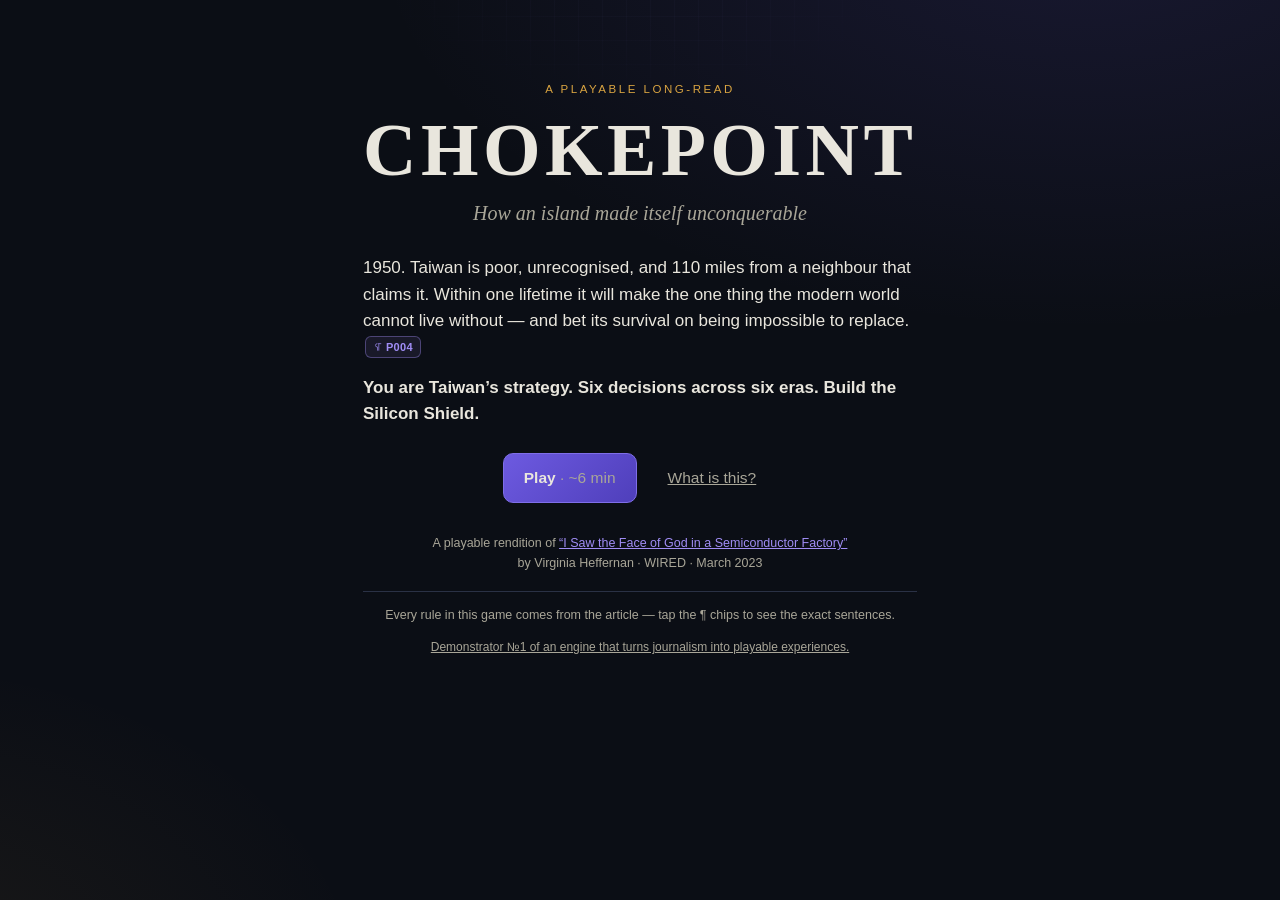
==== index.html @ 04b09a88 "CHOKEPOINT — PressPlay demonstrator #1 Playable rendition of Heffernan's 'I Saw the Face of God in a" ====
<!DOCTYPE html>
<html lang="en">
<head>
  <meta charset="utf-8">
  <meta name="viewport" content="width=device-width, initial-scale=1, viewport-fit=cover">
  <title>CHOKEPOINT — a playable long-read</title>
  <meta name="description" content="How an island made itself unconquerable. A playable rendition of Virginia Heffernan's 'I Saw the Face of God in a Semiconductor Factory' (WIRED, 2023) — every rule in the game cites the article.">
  <meta name="theme-color" content="#0b0e15">
  <meta property="og:title" content="CHOKEPOINT — a playable long-read">
  <meta property="og:description" content="You are Taiwan's strategy. Six decisions across six eras. Build the Silicon Shield — every rule cites the article it was made from.">
  <meta property="og:type" content="website">
  <link rel="icon" href="data:image/svg+xml,%3Csvg xmlns='http://www.w3.org/2000/svg' viewBox='0 0 24 24'%3E%3Cpath d='m3 19 6.5-11L13 13l2-3 6 9H3Z' fill='none' stroke='%23d9a441' stroke-width='1.8'/%3E%3C/svg%3E">
  <link rel="stylesheet" href="styles.css">
</head>
<body>
  <div id="hud" class="hidden"></div>
  <main id="app">
    <noscript>
      <div style="max-width:590px;margin:60px auto;padding:0 18px;font-family:Georgia,serif">
        <h1>CHOKEPOINT</h1>
        <p>This playable long-read needs JavaScript. The article it renders is here:
          <a style="color:#a08df5" href="https://www.wired.com/story/i-saw-the-face-of-god-in-a-tsmc-factory/">
            “I Saw the Face of God in a Semiconductor Factory” — Virginia Heffernan, WIRED</a>.</p>
      </div>
    </noscript>
  </main>
  <script src="content.js"></script>
  <script src="app.js"></script>
</body>
</html>
---- styles.css ----
/* =========================================================================
   CHOKEPOINT — styles.css  ·  design system for the era-strategy template
   Dark-silicon editorial: near-black blue, warm paper text, EUV violet +
   gold accents. Self-contained (system fonts only), mobile-first, AA.
   ========================================================================= */

:root {
  --bg: #0b0e15;
  --panel: #131826;
  --panel-2: #0f1420;
  --ink: #e9e6dd;
  --ink-dim: #a9a698;
  --line: #2a3145;
  --violet: #a08df5;
  --violet-deep: #6d5ae0;
  --gold: #d9a441;
  --amber: #e0a83c;
  --green: #7ec8a2;
  --red: #e08a8a;
  --serif: Georgia, "Times New Roman", "Songti TC", serif;
  --sans: -apple-system, BlinkMacSystemFont, "Segoe UI", Roboto, Helvetica, Arial, sans-serif;
  --maxw: 590px;
}

* { box-sizing: border-box; }
html { -webkit-text-size-adjust: 100%; }
body {
  margin: 0;
  background:
    radial-gradient(1200px 700px at 85% -10%, rgba(109, 90, 224, 0.14), transparent 60%),
    radial-gradient(900px 600px at -10% 110%, rgba(217, 164, 65, 0.08), transparent 55%),
    var(--bg);
  color: var(--ink);
  font-family: var(--sans);
  font-size: 16.5px;
  line-height: 1.55;
  min-height: 100vh;
}
a { color: var(--violet); }
a:hover { color: #b9aaff; }
button { font: inherit; color: inherit; cursor: pointer; }
:focus-visible { outline: 2px solid var(--violet); outline-offset: 2px; border-radius: 4px; }
h1:focus, h2:focus { outline: none; }

#app { max-width: var(--maxw); margin: 0 auto; padding: 0 18px 72px; }
.screen { animation: rise 420ms cubic-bezier(0.2, 0.7, 0.2, 1) both; }
@keyframes rise { from { opacity: 0; transform: translateY(10px); } to { opacity: 1; transform: none; } }

.icn { width: 1.15em; height: 1.15em; vertical-align: -0.22em; }
.dim { color: var(--ink-dim); font-weight: 400; }
.hidden { display: none !important; }

/* ---------------- HUD ---------------- */
#hud {
  position: sticky; top: 0; z-index: 40;
  background: linear-gradient(to bottom, rgba(11, 14, 21, 0.97), rgba(11, 14, 21, 0.88));
  backdrop-filter: blur(8px);
  border-bottom: 1px solid var(--line);
}
.hud-inner { max-width: var(--maxw); margin: 0 auto; padding: 8px 18px 9px; }
.hud-top { display: flex; align-items: baseline; gap: 10px; }
.hud-title { font-family: var(--serif); letter-spacing: 0.14em; font-size: 13px; color: var(--gold); }
.hud-era { font-size: 12.5px; color: var(--ink-dim); flex: 1; }
.hud-about { background: none; border: none; color: var(--ink-dim); font-size: 12.5px; text-decoration: underline; padding: 2px; }
.hud-meters { display: grid; grid-template-columns: 1fr 1fr; gap: 3px 16px; margin-top: 5px; }
@media (min-width: 520px) { .hud-meters { grid-template-columns: repeat(4, 1fr); } }
.meter { display: flex; align-items: center; gap: 6px; font-size: 11.5px; color: var(--ink-dim); }
.meter .icn { width: 0.95em; height: 0.95em; flex: none; color: var(--ink-dim); }
.meter-name { display: none; }
@media (min-width: 380px) { .meter-name { display: inline; } }
.meter-label { display: flex; align-items: center; gap: 4px; min-width: 0; white-space: nowrap; }
.bar { flex: 1; height: 5px; background: var(--panel); border-radius: 4px; overflow: hidden; min-width: 34px; }
.bar-fill { display: block; height: 100%; border-radius: 4px;
  background: linear-gradient(90deg, var(--violet-deep), var(--violet));
  transition: width 700ms cubic-bezier(0.2, 0.8, 0.2, 1); }
.bar.flash { animation: flash 900ms ease-out; } /* re-triggerable via class swap */
@keyframes flash { 0% { box-shadow: 0 0 0 1px var(--gold); } 100% { box-shadow: 0 0 0 1px transparent; } }
.meter-val { width: 2ch; text-align: right; font-variant-numeric: tabular-nums; }

/* ---------------- intro ---------------- */
.intro { padding-top: 9vh; text-align: center; position: relative; }
.kicker { letter-spacing: 0.22em; text-transform: uppercase; font-size: 11.5px; color: var(--gold); margin: 0 0 14px; }
.title { font-family: var(--serif); font-size: clamp(44px, 13vw, 74px); letter-spacing: 0.06em; margin: 0; line-height: 1.02; }
.subtitle { font-family: var(--serif); font-style: italic; color: var(--ink-dim); font-size: clamp(16px, 4.6vw, 20px); margin: 10px 0 26px; }
.lede { text-align: left; font-size: 17px; margin: 0 0 14px; }
.task { font-weight: 600; }
.intro-cta { display: flex; gap: 10px; justify-content: center; margin: 26px 0 30px; flex-wrap: wrap; }
.attribution { font-size: 12.5px; color: var(--ink-dim); line-height: 1.6; }
.receipt-note { font-size: 12.5px; color: var(--ink-dim); border-top: 1px solid var(--line); padding-top: 14px; margin-top: 18px; }
.engine-line { font-size: 12px; margin-top: 4px; }
.engine-line a { color: var(--ink-dim); }

/* ---------------- buttons ---------------- */
.btn {
  display: inline-block; border: 1px solid var(--line); background: var(--panel);
  color: var(--ink); border-radius: 10px; padding: 12px 20px; font-size: 15.5px;
  text-decoration: none; text-align: center; transition: transform 120ms ease, border-color 120ms ease;
}
.btn:hover { border-color: var(--violet); transform: translateY(-1px); }
.btn-primary { background: linear-gradient(135deg, var(--violet-deep), #4f3fbb); border-color: #7f6ee8; font-weight: 600; }
.btn-primary:hover { border-color: #b9aaff; }
.btn-ghost { background: none; border-color: transparent; color: var(--ink-dim); text-decoration: underline; }

/* ---------------- era ---------------- */
.era { padding-top: 26px; }
.era-head { text-align: center; margin-bottom: 18px; }
.era-icon .icn { width: 42px; height: 42px; color: var(--gold); }
.era-no { font-size: 12px; letter-spacing: 0.16em; text-transform: uppercase; color: var(--ink-dim); margin: 10px 0 2px; }
.era-title { font-family: var(--serif); font-size: clamp(30px, 8vw, 40px); margin: 0; }
.brief { font-size: 16.5px; background: var(--panel-2); border: 1px solid var(--line); border-radius: 12px; padding: 15px 16px; }
.prompt { font-weight: 700; margin: 20px 2px 10px; font-size: 17px; }
.options { display: grid; gap: 10px; }
.option {
  text-align: left; background: var(--panel); border: 1px solid var(--line); border-radius: 12px;
  padding: 13px 15px; display: grid; gap: 3px; transition: border-color 120ms ease, transform 120ms ease;
}
.option:hover { border-color: var(--violet); transform: translateY(-1px); }
.option-label { font-weight: 700; font-size: 16.5px; }
.option-blurb { color: var(--ink-dim); font-size: 14.5px; line-height: 1.45; }

/* ---------------- outcome ---------------- */
.outcome { padding-top: 26px; }
.outcome-tag { margin: 0 0 12px; }
.badge {
  display: inline-block; font-size: 11px; letter-spacing: 0.12em; border-radius: 6px;
  padding: 4px 9px; border: 1px solid; font-weight: 700; background: none;
}
.badge-historical { color: var(--gold); border-color: rgba(217, 164, 65, 0.5); background: rgba(217, 164, 65, 0.07); }
.badge-modelled { color: var(--amber); border-color: rgba(224, 168, 60, 0.55); background: rgba(224, 168, 60, 0.07); text-decoration: none; }
.badge-modelled:hover { border-color: var(--amber); }
.badge-reported { color: var(--violet); border-color: rgba(160, 141, 245, 0.5); background: rgba(160, 141, 245, 0.07); }
.outcome-headline { font-family: var(--serif); font-size: clamp(26px, 7vw, 34px); margin: 0 0 10px; line-height: 1.15; }
.outcome-body { font-size: 16.5px; }
.pills { display: flex; gap: 7px; flex-wrap: wrap; margin: 14px 0 4px; }
.pill {
  display: inline-flex; align-items: center; gap: 5px; font-size: 13px; font-weight: 700;
  padding: 4px 10px; border-radius: 999px; border: 1px solid var(--line); font-variant-numeric: tabular-nums;
}
.pill.up { color: var(--green); border-color: rgba(126, 200, 162, 0.4); }
.pill.down { color: var(--red); border-color: rgba(224, 138, 138, 0.4); }
.meanwhile, .rail { border-left: 3px solid var(--line); margin: 16px 0 0; padding: 2px 0 2px 13px; font-size: 14.5px; color: var(--ink-dim); }
.rail { border-left-color: rgba(217, 164, 65, 0.55); }
.rail-mark { color: var(--gold); font-weight: 700; letter-spacing: 0.04em; }
.outcome .btn-primary { margin-top: 22px; }

/* ---------------- receipts chips ---------------- */
.chips { display: inline-flex; gap: 5px; flex-wrap: wrap; vertical-align: baseline; margin-left: 2px; }
.chip {
  display: inline-flex; align-items: center; gap: 3px;
  font-size: 11px; font-weight: 700; letter-spacing: 0.03em; font-variant-numeric: tabular-nums;
  color: var(--violet); background: rgba(160, 141, 245, 0.09);
  border: 1px solid rgba(160, 141, 245, 0.38); border-radius: 6px; padding: 1.5px 7px;
  transition: background 120ms ease;
}
.chip:hover { background: rgba(160, 141, 245, 0.2); }
.chip .icn { width: 0.9em; height: 0.9em; }

/* ---------------- sheet (receipts / about) ---------------- */
.sheet-backdrop {
  position: fixed; inset: 0; z-index: 60; background: rgba(5, 7, 12, 0.65);
  display: flex; align-items: flex-end; justify-content: center;
  opacity: 0; transition: opacity 200ms ease;
}
.sheet-backdrop.open { opacity: 1; }
.sheet {
  background: var(--panel); border: 1px solid var(--line); border-bottom: none;
  border-radius: 16px 16px 0 0; width: 100%; max-width: var(--maxw);
  max-height: 78vh; overflow-y: auto; padding: 20px 20px 30px; position: relative;
  transform: translateY(14px); transition: transform 220ms cubic-bezier(0.2, 0.8, 0.2, 1);
}
.sheet-backdrop.open .sheet { transform: none; }
.sheet-close {
  position: sticky; top: 0; float: right; background: var(--panel-2); border: 1px solid var(--line);
  border-radius: 8px; width: 34px; height: 34px; color: var(--ink-dim); z-index: 2;
}
.sheet-kicker { letter-spacing: 0.18em; text-transform: uppercase; font-size: 11px; color: var(--gold); margin: 4px 0 12px; }
.sheet-body { font-size: 15px; }
.sheet-list { font-size: 14.5px; padding-left: 20px; display: grid; gap: 8px; }
.sheet-foot { font-size: 12.5px; color: var(--ink-dim); border-top: 1px solid var(--line); padding-top: 12px; margin-top: 16px; }
.quote { margin: 0 0 16px; }
.quote blockquote {
  margin: 0; font-family: var(--serif); font-size: 16.5px; line-height: 1.55;
  border-left: 3px solid var(--gold); padding: 2px 2px 2px 14px;
}
.quote figcaption { font-size: 12.5px; color: var(--ink-dim); margin-top: 7px; padding-left: 17px; }

/* ---------------- epilogue ---------------- */
.epilogue { padding-top: 40px; text-align: center; }
.gauge-wrap { position: relative; display: inline-block; margin: 6px 0 2px; }
.gauge { width: min(74vw, 300px); height: auto; }
.gauge-read { position: absolute; right: -8px; bottom: 4px; font-variant-numeric: tabular-nums; }
.gauge-score { font-family: var(--serif); font-size: 40px; }
.gauge-cap { color: var(--ink-dim); font-size: 14px; }
.verdict-title { font-family: var(--serif); font-size: clamp(32px, 9vw, 44px); margin: 6px 0 10px; }
.verdict-body { text-align: left; font-size: 16.5px; }
.gauge-note { text-align: left; font-size: 12.5px; color: var(--ink-dim); border-top: 1px solid var(--line); padding-top: 10px; margin-top: 16px; }

.ep-block { text-align: left; margin-top: 34px; background: var(--panel-2); border: 1px solid var(--line); border-radius: 14px; padding: 18px 17px; }
.ep-title { font-family: var(--serif); font-size: 23px; margin: 0 0 6px; }
.ep-note { color: var(--ink-dim); font-size: 14px; margin: 0 0 12px; }

.chain-svg { width: 100%; height: auto; display: block; }
.chain-edge { stroke: var(--violet-deep); stroke-width: 2; opacity: 0.75; transition: opacity 200ms ease; }
.chain-edge.cut { stroke: var(--red); stroke-dasharray: 4 6; opacity: 0.5; }
.chain-node { cursor: pointer; }
.chain-node rect { fill: var(--panel); stroke: var(--line); stroke-width: 1.2; rx: 10; transition: stroke 150ms ease; }
.chain-node:hover rect, .chain-node:focus rect { stroke: var(--violet); }
.chain-node.active rect { stroke: var(--gold); stroke-width: 1.6; }
.chain-node.severed rect { fill: #1a1420; stroke-dasharray: 5 4; }
.chain-node.severed .cn-label { fill: var(--red); text-decoration: line-through; }
.cn-label { fill: var(--ink); font-size: 14px; font-weight: 700; text-anchor: middle; }
.cn-sub { fill: var(--ink-dim); font-size: 9.5px; text-anchor: middle; letter-spacing: 0.02em; }
.sever-panel { border-top: 1px dashed var(--line); margin-top: 12px; padding-top: 12px; font-size: 15px; min-height: 56px; }
.sever-hint { color: var(--ink-dim); font-size: 13.5px; }
.sever-title { font-weight: 800; color: var(--red); letter-spacing: 0.03em; margin: 0 0 6px; }
.thesis { border-top: 1px solid var(--gold); margin-top: 14px; padding-top: 12px; font-family: var(--serif); font-size: 16px; }

.doubt p { font-size: 15px; margin: 0; }
.truth-tally { font-size: 15.5px; }
.recap-list { list-style: none; padding: 0; margin: 8px 0 0; display: grid; gap: 9px; }
.recap-list li { display: grid; gap: 1px; border-bottom: 1px dashed var(--line); padding-bottom: 8px; font-size: 14px; }
.recap-era { color: var(--ink-dim); font-size: 12px; letter-spacing: 0.06em; text-transform: uppercase; }
.recap-pick.hit { color: var(--gold); font-weight: 700; }
.recap-pick.miss { color: var(--ink); font-weight: 600; }
.recap-hist { color: var(--ink-dim); font-size: 13px; }
.time-flies { font-size: 13.5px; color: var(--ink-dim); margin: 14px 0 0; }

.ep-cta { display: grid; gap: 10px; margin: 30px 0 18px; }
.epilogue .attribution { margin-bottom: 10px; }

/* ---------------- decorative wafer lines ---------------- */
.wafer-lines {
  position: absolute; inset: -40px 0 auto; height: 200px; z-index: -1; opacity: 0.5;
  background:
    repeating-linear-gradient(0deg, transparent 0 23px, rgba(160, 141, 245, 0.05) 23px 24px),
    repeating-linear-gradient(90deg, transparent 0 23px, rgba(160, 141, 245, 0.05) 23px 24px);
  mask-image: radial-gradient(70% 100% at 50% 0%, #000 30%, transparent 75%);
  -webkit-mask-image: radial-gradient(70% 100% at 50% 0%, #000 30%, transparent 75%);
}

/* ---------------- motion & a11y ---------------- */
@media (prefers-reduced-motion: reduce) {
  * { animation-duration: 0.01ms !important; animation-iteration-count: 1 !important; transition-duration: 0.01ms !important; }
}
@media (min-width: 640px) {
  .sheet-backdrop { align-items: center; padding: 20px; }
  .sheet { border-radius: 16px; border-bottom: 1px solid var(--line); }
  .ep-cta { grid-template-columns: 1fr 1fr; }
  .ep-cta .btn-primary { grid-column: 1 / -1; }
}
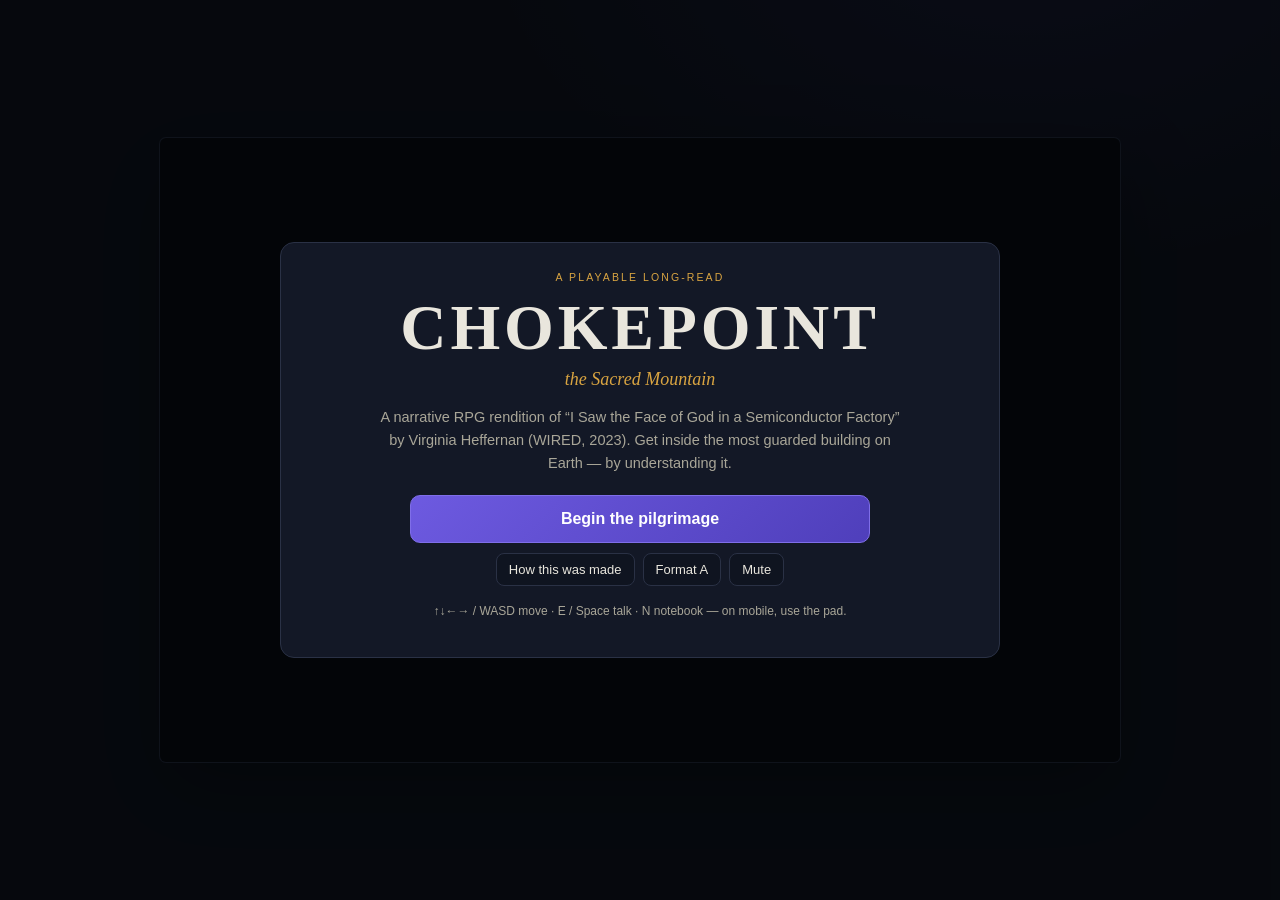
==== commit 56131c9c: "CHOKEPOINT v2 — narrative RPG (format B) from the same story model - New main experience: 2D narrati" ====
--- a/index.html
+++ b/index.html
@@ -2,29 +2,40 @@
 <html lang="en">
 <head>
   <meta charset="utf-8">
-  <meta name="viewport" content="width=device-width, initial-scale=1, viewport-fit=cover">
-  <title>CHOKEPOINT — a playable long-read</title>
-  <meta name="description" content="How an island made itself unconquerable. A playable rendition of Virginia Heffernan's 'I Saw the Face of God in a Semiconductor Factory' (WIRED, 2023) — every rule in the game cites the article.">
+  <meta name="viewport" content="width=device-width, initial-scale=1, viewport-fit=cover, user-scalable=no">
+  <title>CHOKEPOINT — a playable long-read (narrative RPG)</title>
+  <meta name="description" content="A narrative RPG rendition of Virginia Heffernan's 'I Saw the Face of God in a Semiconductor Factory' (WIRED, 2023). Get inside the most guarded building on Earth — by understanding it. Every fact carries a receipt.">
   <meta name="theme-color" content="#0b0e15">
-  <meta property="og:title" content="CHOKEPOINT — a playable long-read">
-  <meta property="og:description" content="You are Taiwan's strategy. Six decisions across six eras. Build the Silicon Shield — every rule cites the article it was made from.">
+  <meta property="og:title" content="CHOKEPOINT — the Sacred Mountain">
+  <meta property="og:description" content="A 2D narrative RPG generated from one piece of journalism. Characters, quests and three refusals — every fact carries a ¶ receipt to the article.">
   <meta property="og:type" content="website">
   <link rel="icon" href="data:image/svg+xml,%3Csvg xmlns='http://www.w3.org/2000/svg' viewBox='0 0 24 24'%3E%3Cpath d='m3 19 6.5-11L13 13l2-3 6 9H3Z' fill='none' stroke='%23d9a441' stroke-width='1.8'/%3E%3C/svg%3E">
-  <link rel="stylesheet" href="styles.css">
+  <link rel="stylesheet" href="rpg.css">
 </head>
 <body>
-  <div id="hud" class="hidden"></div>
-  <main id="app">
-    <noscript>
-      <div style="max-width:590px;margin:60px auto;padding:0 18px;font-family:Georgia,serif">
-        <h1>CHOKEPOINT</h1>
-        <p>This playable long-read needs JavaScript. The article it renders is here:
-          <a style="color:#a08df5" href="https://www.wired.com/story/i-saw-the-face-of-god-in-a-tsmc-factory/">
-            “I Saw the Face of God in a Semiconductor Factory” — Virginia Heffernan, WIRED</a>.</p>
-      </div>
-    </noscript>
-  </main>
-  <script src="content.js"></script>
-  <script src="app.js"></script>
+  <div id="stage"><canvas id="game" width="320" height="208" aria-label="CHOKEPOINT game world"></canvas></div>
+  <div id="hud-rpg" class="hidden"></div>
+  <div id="touch" class="hidden" aria-hidden="true">
+    <div class="dpad">
+      <button data-dir="up" aria-label="Up">▲</button>
+      <button data-dir="left" aria-label="Left">◀</button>
+      <button data-dir="right" aria-label="Right">▶</button>
+      <button data-dir="down" aria-label="Down">▼</button>
+    </div>
+    <button class="abtn" data-a aria-label="Interact">A</button>
+  </div>
+  <div id="dialog" class="hidden" role="log" aria-live="polite"></div>
+  <div id="panels" class="hidden"></div>
+  <div id="card" aria-live="polite"></div>
+  <div id="fade"></div>
+  <noscript>
+    <div style="position:fixed;inset:0;background:#0b0e15;color:#e9e6dd;display:flex;align-items:center;justify-content:center;padding:24px;font-family:Georgia,serif">
+      <p>CHOKEPOINT needs JavaScript. The article it renders is here:
+        <a style="color:#a08df5" href="https://www.wired.com/story/i-saw-the-face-of-god-in-a-tsmc-factory/">“I Saw the Face of God in a Semiconductor Factory” — WIRED</a>.</p>
+    </div>
+  </noscript>
+  <script src="rpg-data.js"></script>
+  <script src="rpg-story.js"></script>
+  <script src="rpg.js"></script>
 </body>
 </html>
--- a/rpg.css
+++ b/rpg.css
@@ -0,0 +1,165 @@
+/* CHOKEPOINT RPG — rpg.css */
+:root {
+  --bg: #0b0e15; --panel: #131826; --panel2: #0f1420; --ink: #e9e6dd; --dim: #a9a698;
+  --line: #2a3145; --violet: #a08df5; --violetD: #6d5ae0; --gold: #d9a441; --amber: #e0a83c;
+  --serif: Georgia, "Times New Roman", serif;
+  --sans: -apple-system, BlinkMacSystemFont, "Segoe UI", Roboto, Helvetica, Arial, sans-serif;
+}
+* { box-sizing: border-box; }
+html, body { margin: 0; height: 100%; }
+body {
+  background: radial-gradient(900px 600px at 80% -10%, rgba(109,90,224,.16), transparent 60%), var(--bg);
+  color: var(--ink); font-family: var(--sans); overflow: hidden;
+  -webkit-user-select: none; user-select: none; touch-action: manipulation;
+}
+a { color: var(--violet); }
+
+#stage { position: fixed; inset: 0; display: flex; align-items: center; justify-content: center; }
+#game {
+  image-rendering: pixelated; image-rendering: crisp-edges;
+  width: min(100vw, calc(100vh * 1.5385), 960px); height: auto; aspect-ratio: 320 / 208;
+  max-height: 100vh; background: #000; border-radius: 6px;
+  box-shadow: 0 0 0 1px var(--line), 0 30px 80px rgba(0,0,0,.55);
+}
+@media (max-width: 700px) { #game { border-radius: 0; width: 100vw; } }
+
+.hidden { display: none !important; }
+
+/* fade & chapter cards */
+#fade { position: fixed; inset: 0; background: #05070c; opacity: 0; pointer-events: none; transition: opacity .45s ease; z-index: 70; }
+#fade.dark { opacity: 1; pointer-events: auto; }
+#card { position: fixed; inset: 0; display: flex; align-items: center; justify-content: center; z-index: 80; opacity: 0; pointer-events: none; transition: opacity .4s ease; padding: 24px; }
+#card.show { opacity: 1; }
+.card-inner {
+  font-family: var(--serif); font-size: clamp(17px, 3.4vw, 24px); line-height: 1.5; text-align: center;
+  max-width: 640px; color: var(--ink); text-shadow: 0 2px 30px rgba(0,0,0,.9);
+  border-top: 1px solid var(--gold); border-bottom: 1px solid var(--gold); padding: 18px 8px;
+  background: rgba(5,7,12,.72); border-radius: 4px;
+}
+
+/* HUD */
+#hud-rpg { position: fixed; top: 0; left: 0; right: 0; display: flex; justify-content: space-between; align-items: flex-start; padding: 10px 12px; z-index: 30; pointer-events: none; }
+.hud-left { display: grid; gap: 4px; }
+.hud-scene { font-family: var(--serif); letter-spacing: .08em; font-size: 12px; color: var(--gold); background: rgba(5,7,12,.7); border: 1px solid var(--line); border-radius: 6px; padding: 4px 9px; width: max-content; max-width: 62vw; }
+.hud-quest { font-size: 11.5px; color: var(--ink); background: rgba(5,7,12,.66); border: 1px solid var(--line); border-radius: 6px; padding: 3px 8px; width: max-content; max-width: 62vw; }
+.hud-hint { color: var(--dim); font-style: italic; }
+.hud-right { display: flex; gap: 6px; pointer-events: auto; }
+.hud-btn { background: rgba(19,24,38,.9); color: var(--ink); border: 1px solid var(--line); border-radius: 8px; width: 38px; height: 38px; font-size: 16px; cursor: pointer; }
+.hud-btn:hover { border-color: var(--violet); }
+
+/* dialog */
+#dialog { position: fixed; left: 0; right: 0; bottom: 0; z-index: 50; display: flex; justify-content: center; padding: 10px; }
+.dlg-box {
+  width: min(720px, 100%); background: rgba(13,17,28,.96); border: 1px solid var(--line);
+  border-radius: 12px; padding: 12px 14px; display: flex; gap: 12px; cursor: pointer;
+  box-shadow: 0 12px 50px rgba(0,0,0,.6);
+}
+.dlg-you { border-color: rgba(160,141,245,.4); }
+.dlg-portrait { width: 72px; height: 72px; image-rendering: pixelated; flex: none; background: var(--panel2); border: 1px solid var(--line); border-radius: 8px; }
+.dlg-main { flex: 1; min-width: 0; }
+.dlg-name { font-size: 11px; letter-spacing: .14em; text-transform: uppercase; color: var(--gold); margin-bottom: 4px; }
+.vmark { color: var(--violet); margin-left: 6px; font-family: var(--serif); }
+.dlg-text { font-size: 15.5px; line-height: 1.5; min-height: 44px; }
+.dlg-foot { display: flex; align-items: center; justify-content: space-between; margin-top: 6px; min-height: 20px; }
+.dlg-more { color: var(--dim); animation: bob 1.2s infinite; font-size: 13px; }
+@keyframes bob { 50% { transform: translateY(2px); } }
+.dlg-chips { display: flex; gap: 5px; flex-wrap: wrap; }
+.dlg-choices { display: grid; gap: 7px; }
+.dlg-choice {
+  text-align: left; background: var(--panel); border: 1px solid var(--line); color: var(--ink);
+  border-radius: 9px; padding: 10px 12px; font-size: 14.5px; cursor: pointer;
+}
+.dlg-choice:hover, .dlg-choice:focus-visible { border-color: var(--violet); }
+.dlg-choice.chab { border-style: dashed; color: var(--dim); }
+
+.chip {
+  display: inline-flex; align-items: center; font-size: 10.5px; font-weight: 700;
+  color: var(--violet); background: rgba(160,141,245,.1); border: 1px solid rgba(160,141,245,.4);
+  border-radius: 5px; padding: 1px 6px; cursor: pointer; font-family: var(--sans);
+}
+.chip:hover { background: rgba(160,141,245,.22); }
+
+/* receipts sheet */
+.sheet-backdrop { position: fixed; inset: 0; z-index: 90; background: rgba(5,7,12,.7); display: flex; align-items: flex-end; justify-content: center; }
+.sheet { background: var(--panel); border: 1px solid var(--line); border-radius: 14px 14px 0 0; width: 100%; max-width: 680px; max-height: 74vh; overflow-y: auto; padding: 18px 18px 26px; }
+@media (min-width: 700px) { .sheet-backdrop { align-items: center; padding: 18px; } .sheet { border-radius: 14px; } }
+.sheet-close { float: right; background: var(--panel2); border: 1px solid var(--line); border-radius: 8px; width: 32px; height: 32px; color: var(--dim); cursor: pointer; }
+.sheet-kicker { letter-spacing: .18em; text-transform: uppercase; font-size: 10.5px; color: var(--gold); margin: 2px 0 10px; }
+.quote { margin: 0 0 14px; }
+.quote blockquote { margin: 0; font-family: var(--serif); font-size: 15.5px; line-height: 1.55; border-left: 3px solid var(--gold); padding-left: 12px; }
+.quote figcaption { font-size: 12px; color: var(--dim); margin-top: 6px; padding-left: 15px; }
+.sheet-foot { font-size: 12px; color: var(--dim); border-top: 1px solid var(--line); padding-top: 10px; margin-top: 12px; }
+
+/* panels */
+#panels { position: fixed; inset: 0; z-index: 60; display: flex; align-items: center; justify-content: center; background: rgba(5,7,12,.72); padding: 14px; }
+.panel { background: var(--panel); border: 1px solid var(--line); border-radius: 14px; width: min(720px, 100%); max-height: 88vh; overflow-y: auto; padding: 16px; }
+.pn-tabs { display: flex; gap: 6px; margin-bottom: 12px; flex-wrap: wrap; }
+.pn-tab { background: var(--panel2); border: 1px solid var(--line); color: var(--dim); border-radius: 8px; padding: 7px 11px; font-size: 13px; cursor: pointer; }
+.pn-tab.on { color: var(--ink); border-color: var(--violet); }
+.pn-close { margin-left: auto; background: var(--panel2); border: 1px solid var(--line); border-radius: 8px; width: 34px; color: var(--dim); cursor: pointer; }
+.pn-pillar { font-family: var(--serif); color: var(--gold); margin: 14px 0 6px; font-size: 17px; }
+.pn-count { color: var(--dim); font-size: 12px; font-family: var(--sans); }
+.pn-entries { display: grid; gap: 9px; }
+.pn-entry { background: var(--panel2); border: 1px solid var(--line); border-radius: 10px; padding: 10px 12px; font-size: 14px; }
+.pn-entry strong { display: block; margin-bottom: 3px; }
+.pn-entry p { margin: 0 0 6px; color: var(--dim); line-height: 1.5; }
+.pn-entry.done strong { color: var(--gold); }
+.pn-empty { color: var(--dim); font-style: italic; font-size: 13.5px; }
+.btn-mini { background: var(--panel2); border: 1px solid var(--line); color: var(--ink); border-radius: 8px; padding: 8px 12px; font-size: 13px; cursor: pointer; text-decoration: none; display: inline-block; }
+.btn-mini:hover { border-color: var(--violet); }
+
+/* title & epilogue */
+.title-panel, .epi { text-align: center; padding: 28px 20px 24px; }
+.tt-title { font-family: var(--serif); font-size: clamp(40px, 9vw, 64px); letter-spacing: .06em; margin: 6px 0 0; }
+.tt-sub { font-family: var(--serif); font-style: italic; color: var(--gold); margin: 4px 0 16px; font-size: 18px; }
+.tt-lede { color: var(--dim); font-size: 14.5px; max-width: 520px; margin: 0 auto 20px; line-height: 1.6; text-align: center; }
+.mini-kicker { letter-spacing: .2em; text-transform: uppercase; font-size: 10.5px; color: var(--gold); margin: 0 0 8px; }
+.btn-primary-lg {
+  display: block; width: 100%; background: linear-gradient(135deg, var(--violetD), #4f3fbb);
+  border: 1px solid #7f6ee8; color: #fff; border-radius: 10px; padding: 14px 18px;
+  font-size: 16px; font-weight: 600; cursor: pointer; text-decoration: none; margin-bottom: 10px;
+}
+.btn-primary-lg.cont { background: var(--panel2); border-color: var(--line); color: var(--ink); }
+.btn-primary-lg:hover { border-color: #b9aaff; }
+.epi-cta { max-width: 460px; margin: 14px auto; }
+.epi-row { display: flex; gap: 8px; justify-content: center; flex-wrap: wrap; margin-top: 6px; }
+.epi-title { font-family: var(--serif); font-size: clamp(26px, 6vw, 38px); margin: 4px 0 10px; }
+.epi-line { color: var(--dim); font-size: 14.5px; }
+.epi .pn-entry { text-align: left; margin: 10px 0; }
+.epi-credit { color: var(--dim); font-size: 12px; line-height: 1.6; margin-top: 16px; }
+
+/* minigames */
+.panel.mini { text-align: center; max-width: 430px; }
+.mini-title { font-family: var(--serif); margin: 4px 0 14px; }
+.mini-note { color: var(--dim); font-size: 13.5px; }
+.mini-dial { position: relative; width: 190px; height: 110px; margin: 0 auto; border: 1px solid var(--line); border-bottom: none; border-radius: 190px 190px 0 0; background: var(--panel2); overflow: hidden; }
+.mini-needle { position: absolute; left: 50%; bottom: 0; width: 3px; height: 86px; background: var(--gold); transform-origin: bottom center; transform: rotate(-100deg); transition: transform .09s linear; }
+.mini-watts { position: absolute; left: 0; right: 0; bottom: 6px; font-family: var(--serif); font-size: 22px; color: var(--violet); }
+.btn-hold { margin-top: 14px; width: 100%; padding: 16px; font-size: 15px; font-weight: 700; letter-spacing: .1em; background: var(--panel2); color: var(--ink); border: 1px solid var(--violet); border-radius: 10px; cursor: pointer; }
+.btn-hold:active { background: var(--violetD); }
+.mini-ring { position: relative; width: 160px; height: 160px; margin: 8px auto; }
+.ring-target { position: absolute; left: 50%; top: 50%; width: 92px; height: 92px; border: 2px solid var(--gold); border-radius: 50%; transform: translate(-50%,-50%); }
+.ring-out { position: absolute; left: 50%; top: 50%; width: 92px; height: 92px; border: 2px solid var(--violet); border-radius: 50%; transform: translate(-50%,-50%) scale(1.4); }
+
+/* toast */
+#toast {
+  position: fixed; top: 60px; left: 50%; transform: translateX(-50%) translateY(-8px); z-index: 65;
+  background: rgba(13,17,28,.95); border: 1px solid var(--gold); color: var(--ink);
+  border-radius: 9px; padding: 9px 14px; font-size: 13px; opacity: 0; transition: all .3s ease; pointer-events: none;
+  max-width: 86vw;
+}
+#toast.show { opacity: 1; transform: translateX(-50%) translateY(0); }
+#toast.insight { border-color: var(--violet); }
+#toast.item { border-color: var(--line); }
+
+/* touch controls */
+#touch { position: fixed; bottom: 12px; left: 0; right: 0; z-index: 40; display: flex; justify-content: space-between; padding: 0 16px; pointer-events: none; }
+.dpad { position: relative; width: 132px; height: 132px; pointer-events: auto; opacity: .82; }
+.dpad button, .abtn {
+  position: absolute; background: rgba(19,24,38,.9); border: 1px solid var(--line); color: var(--ink);
+  border-radius: 10px; font-size: 16px; width: 44px; height: 44px;
+}
+.dpad [data-dir="up"] { left: 44px; top: 0; } .dpad [data-dir="down"] { left: 44px; bottom: 0; }
+.dpad [data-dir="left"] { left: 0; top: 44px; } .dpad [data-dir="right"] { right: 0; top: 44px; }
+.abtn { position: static; width: 64px; height: 64px; border-radius: 50%; font-weight: 800; border-color: var(--gold); color: var(--gold); pointer-events: auto; align-self: flex-end; opacity: .9; }
+@media (prefers-reduced-motion: reduce) { * { transition-duration: .01ms !important; animation-duration: .01ms !important; } }
